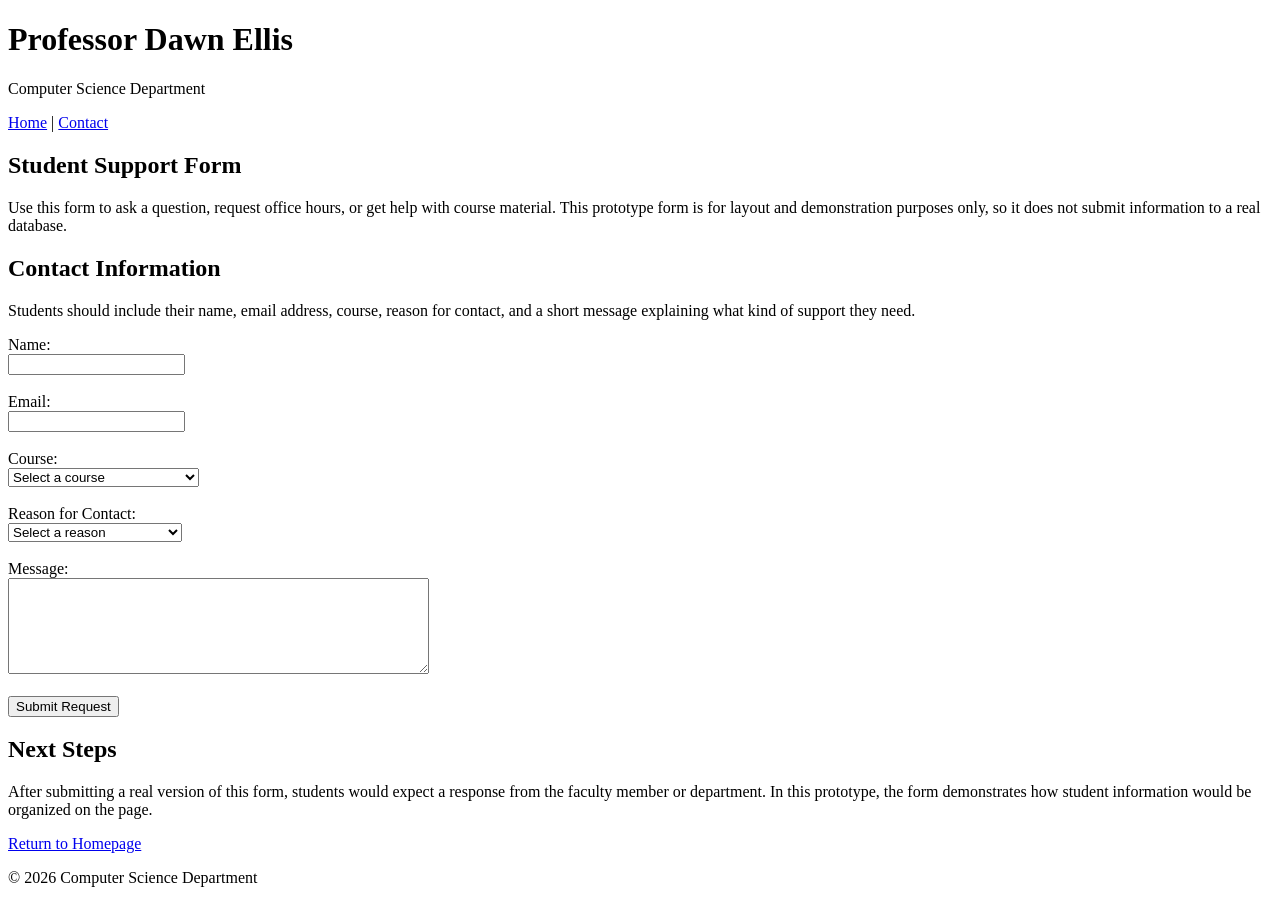
==== contact.html @ dc99a603 "Add student support contact form HTML" ====
<!DOCTYPE html>
<html lang="en">
<head>
  <meta charset="UTF-8">
  <meta name="viewport" content="width=device-width, initial-scale=1.0">
  <title>Contact Dawn Ellis</title>
</head>
<body>

  <header>
    <h1>Professor Dawn Ellis</h1>
    <p>Computer Science Department</p>

    <nav>
      <a href="index.html">Home</a> |
      <a href="contact.html">Contact</a>
    </nav>
  </header>

  <main>
    <section>
      <h2>Student Support Form</h2>

      <p>
        Use this form to ask a question, request office hours, or get help with
        course material. This prototype form is for layout and demonstration
        purposes only, so it does not submit information to a real database.
      </p>
    </section>

    <section>
      <h2>Contact Information</h2>

      <p>
        Students should include their name, email address, course, reason for
        contact, and a short message explaining what kind of support they need.
      </p>

      <form action="#" method="post">
        <div>
          <label for="student-name">Name:</label><br>
          <input type="text" id="student-name" name="student-name">
        </div>

        <br>

        <div>
          <label for="student-email">Email:</label><br>
          <input type="email" id="student-email" name="student-email">
        </div>

        <br>

        <div>
          <label for="course">Course:</label><br>
          <select id="course" name="course">
            <option value="">Select a course</option>
            <option value="web-development">Web Development I</option>
            <option value="intro-programming">Introduction to Programming</option>
            <option value="software-design">Software Design Principles</option>
          </select>
        </div>

        <br>

        <div>
          <label for="reason">Reason for Contact:</label><br>
          <select id="reason" name="reason">
            <option value="">Select a reason</option>
            <option value="assignment-help">Assignment Help</option>
            <option value="office-hours">Office Hours Request</option>
            <option value="course-material">Course Material Question</option>
            <option value="other">Other</option>
          </select>
        </div>

        <br>

        <div>
          <label for="message">Message:</label><br>
          <textarea id="message" name="message" rows="6" cols="50"></textarea>
        </div>

        <br>

        <button type="submit">Submit Request</button>
      </form>
    </section>

    <section>
      <h2>Next Steps</h2>

      <p>
        After submitting a real version of this form, students would expect a
        response from the faculty member or department. In this prototype, the
        form demonstrates how student information would be organized on the page.
      </p>

      <p>
        <a href="index.html">Return to Homepage</a>
      </p>
    </section>
  </main>

  <footer>
    <p>&copy; 2026 Computer Science Department</p>
  </footer>

</body>
</html>
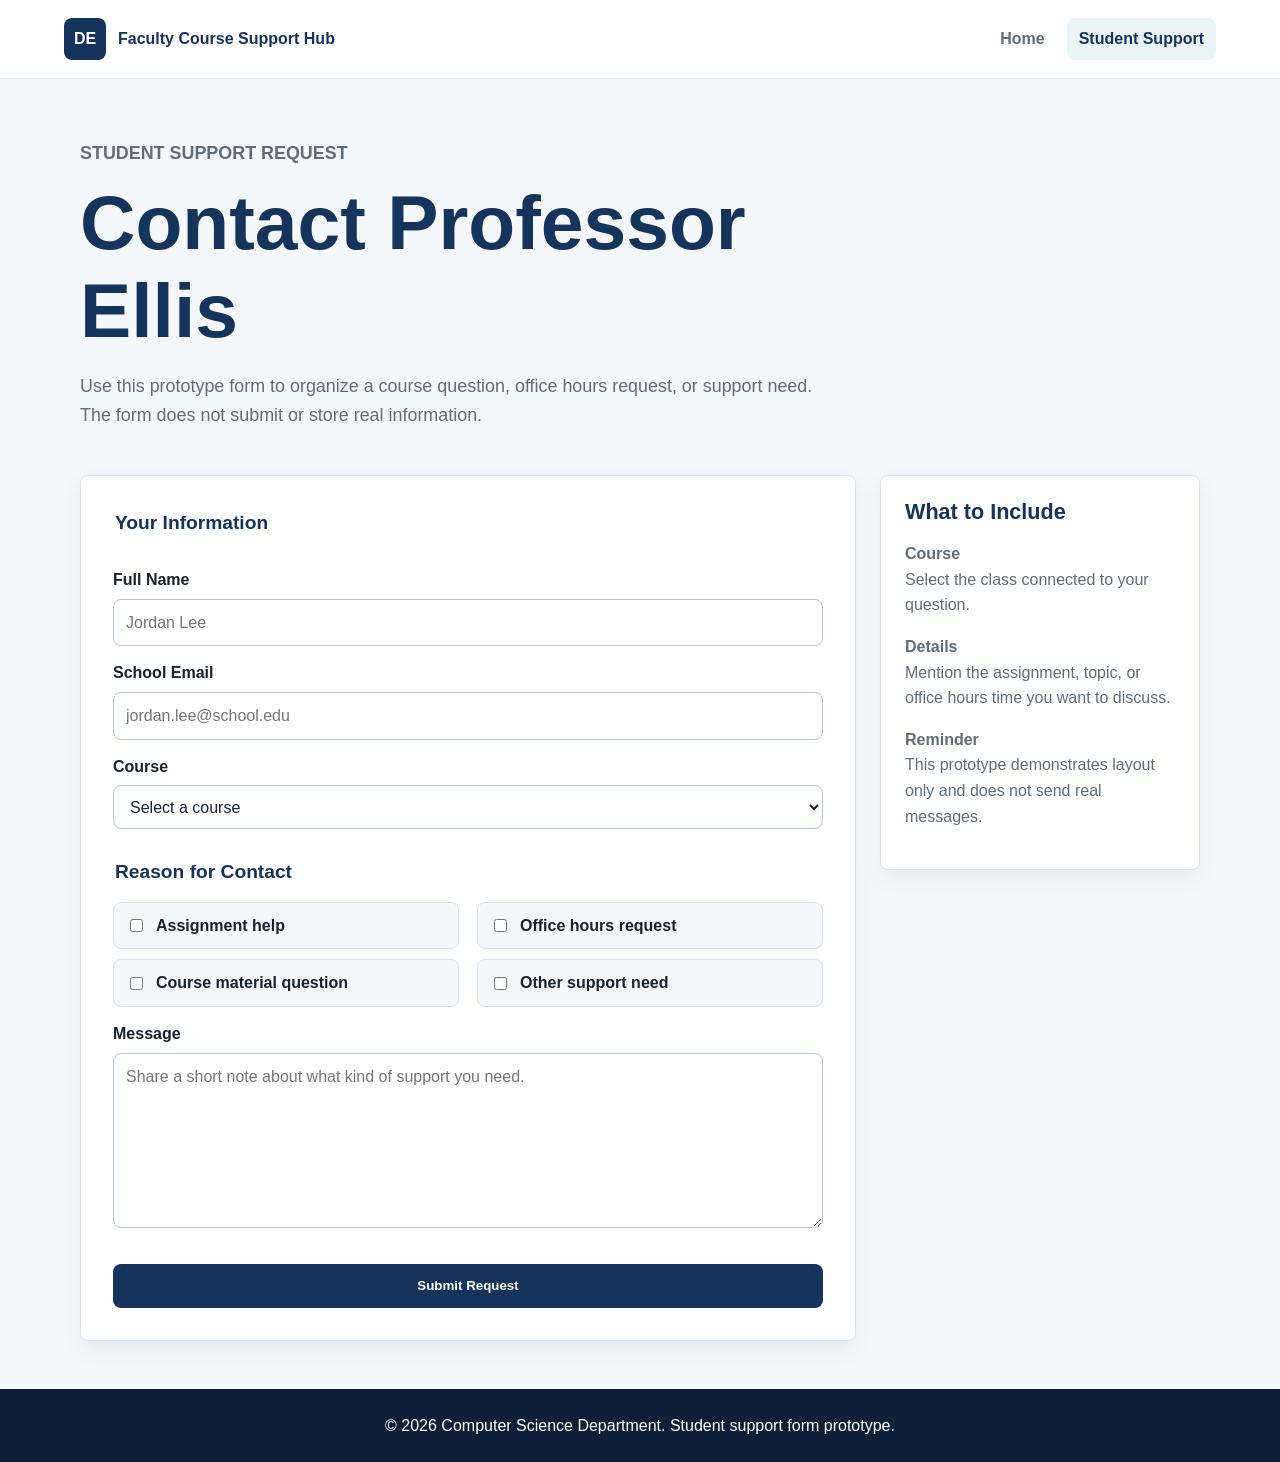
==== commit 70b4f1c4: "Add student support form page" ====
--- a/contact.html
+++ b/contact.html
@@ -1,110 +1,76 @@
-<!DOCTYPE html>
-<html lang="en">
-<head>
-  <meta charset="UTF-8">
-  <meta name="viewport" content="width=device-width, initial-scale=1.0">
-  <title>Contact Dawn Ellis</title>
-</head>
-<body>
-
-  <header>
-    <h1>Professor Dawn Ellis</h1>
-    <p>Computer Science Department</p>
-
-    <nav>
-      <a href="index.html">Home</a> |
-      <a href="contact.html">Contact</a>
-    </nav>
-  </header>
-
-  <main>
-    <section>
-      <h2>Student Support Form</h2>
-
-      <p>
-        Use this form to ask a question, request office hours, or get help with
-        course material. This prototype form is for layout and demonstration
-        purposes only, so it does not submit information to a real database.
-      </p>
-    </section>
-
-    <section>
-      <h2>Contact Information</h2>
-
-      <p>
-        Students should include their name, email address, course, reason for
-        contact, and a short message explaining what kind of support they need.
-      </p>
-
-      <form action="#" method="post">
-        <div>
-          <label for="student-name">Name:</label><br>
-          <input type="text" id="student-name" name="student-name">
-        </div>
-
-        <br>
-
-        <div>
-          <label for="student-email">Email:</label><br>
-          <input type="email" id="student-email" name="student-email">
-        </div>
-
-        <br>
-
-        <div>
-          <label for="course">Course:</label><br>
-          <select id="course" name="course">
-            <option value="">Select a course</option>
-            <option value="web-development">Web Development I</option>
-            <option value="intro-programming">Introduction to Programming</option>
-            <option value="software-design">Software Design Principles</option>
-          </select>
-        </div>
-
-        <br>
-
-        <div>
-          <label for="reason">Reason for Contact:</label><br>
-          <select id="reason" name="reason">
-            <option value="">Select a reason</option>
-            <option value="assignment-help">Assignment Help</option>
-            <option value="office-hours">Office Hours Request</option>
-            <option value="course-material">Course Material Question</option>
-            <option value="other">Other</option>
-          </select>
-        </div>
-
-        <br>
-
-        <div>
-          <label for="message">Message:</label><br>
-          <textarea id="message" name="message" rows="6" cols="50"></textarea>
-        </div>
-
-        <br>
-
-        <button type="submit">Submit Request</button>
-      </form>
-    </section>
-
-    <section>
-      <h2>Next Steps</h2>
-
-      <p>
-        After submitting a real version of this form, students would expect a
-        response from the faculty member or department. In this prototype, the
-        form demonstrates how student information would be organized on the page.
-      </p>
-
-      <p>
-        <a href="index.html">Return to Homepage</a>
-      </p>
-    </section>
-  </main>
-
-  <footer>
-    <p>&copy; 2026 Computer Science Department</p>
-  </footer>
-
-</body>
-</html>+<!DOCTYPE html>
+<html lang="en">
+<head>
+  <meta charset="UTF-8">
+  <meta name="viewport" content="width=device-width, initial-scale=1.0">
+  <title>Student Support Form | Professor Dawn Ellis</title>
+  <link rel="stylesheet" href="css/styles.css">
+</head>
+<body>
+  <header class="site-header">
+    <a class="brand" href="index.html" aria-label="Faculty Course Support Hub home">
+      <span class="brand-mark">DE</span>
+      <span>Faculty Course Support Hub</span>
+    </a>
+    <nav class="site-nav" aria-label="Main navigation">
+      <a href="index.html">Home</a>
+      <a href="contact.html" aria-current="page">Student Support</a>
+    </nav>
+  </header>
+
+  <main>
+    <section class="page-heading">
+      <p class="eyebrow">Student Support Request</p>
+      <h1>Contact Professor Ellis</h1>
+      <p>Use this prototype form to organize a course question, office hours request, or support need. The form does not submit or store real information.</p>
+    </section>
+
+    <section class="form-layout">
+      <form class="interest-form" action="#" method="post">
+        <fieldset>
+          <legend>Your Information</legend>
+          <label for="student-name">Full Name</label>
+          <input id="student-name" name="student-name" type="text" placeholder="Jordan Lee">
+
+          <label for="student-email">School Email</label>
+          <input id="student-email" name="student-email" type="email" placeholder="jordan.lee@school.edu">
+
+          <label for="course">Course</label>
+          <select id="course" name="course">
+            <option value="">Select a course</option>
+            <option value="web-development">Web Development I</option>
+            <option value="intro-programming">Introduction to Programming</option>
+            <option value="software-design">Software Design Principles</option>
+          </select>
+        </fieldset>
+
+        <fieldset>
+          <legend>Reason for Contact</legend>
+          <div class="option-grid">
+            <label><input type="checkbox" name="topic" value="assignment-help"> Assignment help</label>
+            <label><input type="checkbox" name="topic" value="office-hours"> Office hours request</label>
+            <label><input type="checkbox" name="topic" value="course-material"> Course material question</label>
+            <label><input type="checkbox" name="topic" value="other"> Other support need</label>
+          </div>
+
+          <label for="message">Message</label>
+          <textarea id="message" name="message" rows="6" placeholder="Share a short note about what kind of support you need."></textarea>
+        </fieldset>
+
+        <button class="button primary form-button" type="submit">Submit Request</button>
+      </form>
+
+      <aside class="contact-panel" aria-label="Contact details">
+        <h2>What to Include</h2>
+        <p><strong>Course</strong><br>Select the class connected to your question.</p>
+        <p><strong>Details</strong><br>Mention the assignment, topic, or office hours time you want to discuss.</p>
+        <p><strong>Reminder</strong><br>This prototype demonstrates layout only and does not send real messages.</p>
+      </aside>
+    </section>
+  </main>
+
+  <footer class="site-footer">
+    <p>&copy; 2026 Computer Science Department. Student support form prototype.</p>
+  </footer>
+</body>
+</html>
--- a/css/styles.css
+++ b/css/styles.css
@@ -0,0 +1,372 @@
+:root {
+  --school-primary: #14345c;
+  --school-secondary: #0f8b8d;
+  --school-accent: #f6b83f;
+  --ink: #18212f;
+  --muted: #5f6d7a;
+  --surface: #ffffff;
+  --soft-surface: #f4f7fb;
+  --line: #d9e2ec;
+  --radius: 8px;
+  --shadow: 0 18px 40px rgba(20, 52, 92, 0.14);
+}
+
+* {
+  box-sizing: border-box;
+}
+
+body {
+  margin: 0;
+  color: var(--ink);
+  background: var(--soft-surface);
+  font-family: Arial, Helvetica, sans-serif;
+  line-height: 1.6;
+}
+
+a {
+  color: inherit;
+}
+
+.site-header {
+  display: flex;
+  align-items: center;
+  justify-content: space-between;
+  gap: 24px;
+  padding: 18px clamp(18px, 5vw, 64px);
+  background: var(--surface);
+  border-bottom: 1px solid var(--line);
+}
+
+.brand {
+  display: inline-flex;
+  align-items: center;
+  gap: 12px;
+  color: var(--school-primary);
+  font-weight: 800;
+  text-decoration: none;
+}
+
+.brand-mark {
+  display: grid;
+  width: 42px;
+  height: 42px;
+  place-items: center;
+  color: #fff;
+  background: var(--school-primary);
+  border-radius: 8px;
+}
+
+.site-nav {
+  display: flex;
+  gap: 10px;
+  flex-wrap: wrap;
+}
+
+.site-nav a {
+  padding: 8px 12px;
+  color: var(--muted);
+  text-decoration: none;
+  border-radius: 8px;
+  font-weight: 700;
+}
+
+.site-nav a[aria-current="page"],
+.site-nav a:hover {
+  color: var(--school-primary);
+  background: #eaf3f5;
+}
+
+main {
+  width: min(1120px, calc(100% - 32px));
+  margin: 0 auto;
+}
+
+.hero {
+  display: grid;
+  grid-template-columns: minmax(0, 1fr) minmax(320px, 520px);
+  gap: clamp(24px, 5vw, 56px);
+  align-items: center;
+  padding: clamp(32px, 7vw, 72px) 0;
+}
+
+.hero-copy {
+  max-width: 650px;
+}
+
+.eyebrow {
+  margin: 0 0 10px;
+  color: var(--school-secondary);
+  font-size: 0.82rem;
+  font-weight: 800;
+  letter-spacing: 0;
+  text-transform: uppercase;
+}
+
+h1,
+h2 {
+  margin: 0;
+  color: var(--school-primary);
+  line-height: 1.15;
+}
+
+h1 {
+  font-size: clamp(2.4rem, 7vw, 4.8rem);
+}
+
+h2 {
+  font-size: 1.35rem;
+}
+
+.lede,
+.page-heading p {
+  color: var(--muted);
+  font-size: 1.12rem;
+}
+
+.hero-actions {
+  display: flex;
+  gap: 12px;
+  flex-wrap: wrap;
+  margin-top: 28px;
+}
+
+.button {
+  display: inline-flex;
+  align-items: center;
+  justify-content: center;
+  min-height: 44px;
+  padding: 10px 18px;
+  border: 2px solid transparent;
+  border-radius: 8px;
+  font-weight: 800;
+  text-decoration: none;
+  cursor: pointer;
+}
+
+.button.primary {
+  color: #fff;
+  background: var(--school-primary);
+}
+
+.button.secondary {
+  color: var(--school-primary);
+  border-color: var(--school-primary);
+  background: transparent;
+}
+
+.button.light {
+  margin-top: 12px;
+  color: var(--school-primary);
+  background: #fff;
+}
+
+.hero-image {
+  width: 100%;
+  max-height: 420px;
+  object-fit: contain;
+  filter: drop-shadow(var(--shadow));
+}
+
+.profile-grid {
+  display: grid;
+  grid-template-columns: repeat(3, minmax(0, 1fr));
+  gap: 18px;
+  margin-bottom: 28px;
+}
+
+.profile-card,
+.contact-panel,
+.interest-form {
+  background: var(--surface);
+  border: 1px solid var(--line);
+  border-radius: var(--radius);
+  box-shadow: 0 10px 24px rgba(24, 33, 47, 0.06);
+}
+
+.profile-card {
+  padding: 24px;
+}
+
+.profile-card p,
+.profile-card li,
+.contact-panel p {
+  color: var(--muted);
+}
+
+.profile-card ul {
+  margin-bottom: 0;
+  padding-left: 20px;
+}
+
+.profile-card li::marker,
+.check-list li::marker {
+  color: var(--school-accent);
+}
+
+.details-band {
+  display: grid;
+  grid-template-columns: repeat(2, minmax(0, 1fr));
+  gap: 28px;
+  margin-bottom: 48px;
+  padding: clamp(24px, 4vw, 36px);
+  color: #fff;
+  background: var(--school-primary);
+  border-radius: var(--radius);
+}
+
+.details-band h2 {
+  color: #fff;
+}
+
+.details-band p {
+  margin-bottom: 0;
+}
+
+.info-list {
+  margin: 16px 0 0;
+}
+
+.info-list div {
+  display: grid;
+  grid-template-columns: 130px 1fr;
+  gap: 12px;
+  padding: 10px 0;
+  border-bottom: 1px solid rgba(255, 255, 255, 0.22);
+}
+
+.info-list dt {
+  font-weight: 800;
+}
+
+.info-list dd {
+  margin: 0;
+}
+
+.page-heading {
+  max-width: 760px;
+  padding: clamp(30px, 6vw, 60px) 0 28px;
+}
+
+.form-layout {
+  display: grid;
+  grid-template-columns: minmax(0, 1fr) 320px;
+  gap: 24px;
+  align-items: start;
+  margin-bottom: 48px;
+}
+
+.interest-form {
+  padding: clamp(20px, 4vw, 32px);
+}
+
+fieldset {
+  margin: 0 0 28px;
+  padding: 0;
+  border: 0;
+}
+
+legend {
+  margin-bottom: 14px;
+  color: var(--school-primary);
+  font-size: 1.2rem;
+  font-weight: 800;
+}
+
+label {
+  display: block;
+  margin: 14px 0 6px;
+  font-weight: 700;
+}
+
+input,
+select,
+textarea {
+  width: 100%;
+  min-height: 44px;
+  padding: 10px 12px;
+  color: var(--ink);
+  background: #fff;
+  border: 1px solid #b9c6d3;
+  border-radius: 8px;
+  font: inherit;
+}
+
+textarea {
+  resize: vertical;
+}
+
+.option-grid {
+  display: grid;
+  grid-template-columns: repeat(2, minmax(0, 1fr));
+  gap: 10px 18px;
+}
+
+.option-grid label {
+  display: flex;
+  align-items: center;
+  gap: 10px;
+  min-height: 44px;
+  margin: 0;
+  padding: 10px 12px;
+  background: var(--soft-surface);
+  border: 1px solid var(--line);
+  border-radius: 8px;
+}
+
+.option-grid input {
+  width: auto;
+  min-height: auto;
+}
+
+.form-button {
+  width: 100%;
+  border: 0;
+}
+
+.contact-panel {
+  padding: 24px;
+}
+
+.site-footer {
+  padding: 24px clamp(18px, 5vw, 64px);
+  color: #fff;
+  background: #0d2038;
+  text-align: center;
+}
+
+.site-footer p {
+  margin: 0;
+}
+
+@media (max-width: 820px) {
+  .site-header,
+  .hero,
+  .details-band,
+  .form-layout {
+    grid-template-columns: 1fr;
+  }
+
+  .site-header {
+    display: grid;
+  }
+
+  .profile-grid,
+  .option-grid {
+    grid-template-columns: 1fr;
+  }
+
+  .hero-image {
+    max-height: 320px;
+  }
+}
+
+@media (max-width: 520px) {
+  main {
+    width: min(100% - 24px, 1120px);
+  }
+
+  .info-list div {
+    grid-template-columns: 1fr;
+    gap: 2px;
+  }
+}
